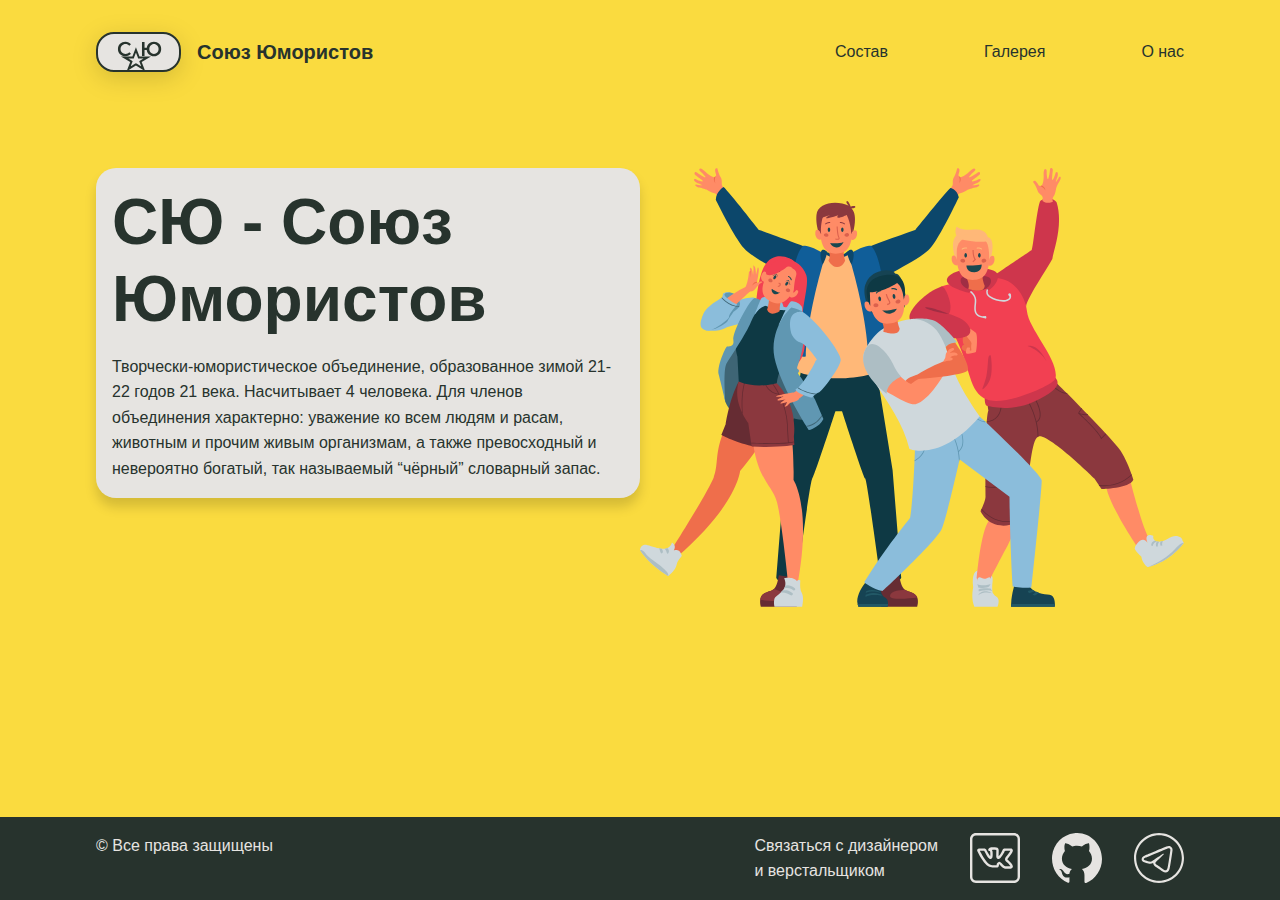
==== index.html @ 2cea44b3 "beta 1.0" ====
<!doctype html>
<html lang=ru>
<head>
    <meta charset="UTF-8">
    <meta name="viewport"
          content="width=device-width, user-scalable=no, initial-scale=1.0, maximum-scale=1.0, minimum-scale=1.0">
    <meta http-equiv="X-UA-Compatible" content="ie=edge">
    <title>Союз Юмористов</title>
    <link rel="stylesheet" href="css/main.css">
</head>
<body>
<header>
    <nav class="navbar container">
        <div class="logo">
            <a href="index.html">
                <img src="img/Logo.svg" class="shadow2" alt="logo">
                <a href="index.html" class="h-nav">Союз Юмористов</a>
            </a>
        </div>

        <ul class="nav-list text">
            <li class="nav-list__item">
                <a href="page_1.html" class="nav-list__link">Состав</a>
            </li>
            <li class="nav-list__item">
                <a href="page_2.html" class="nav-list__link">Галерея</a>
            </li>
            <li class="nav-list__item">
                <a href="page_3.html" class="nav-list__link">О нас</a>
            </li>
        </ul>
    </nav>
</header>
<main>
    <div class="container main-grid">
        <div class="block shadow1">
            <div class="block__header">
                <h1>СЮ - Союз Юмористов</h1>
            </div>
            <div class="block__body">
                <p class="text">
                    Творчески-юмористическое объединение, образованное зимой 21-22 годов 21 века. Насчитывает 4 человека.
                    Для членов объединения характерно: уважение ко всем людям и расам, животным и прочим живым организмам, а также превосходный и невероятно богатый, так называемый “чёрный” словарный запас.
                </p>
            </div>
        </div>
        <img src="img/img-people.svg" alt="main-img">
    </div>
</main>
<footer>
    <div class="container footer-body light-text">
        <p class="footer-header">© Все права защищены</p>
        <div class="footer-main">
            <p>Связаться с дизайнером <br> и верстальщиком</p>
            <a href="https://vk.com/tyomichh" target="_blank">
                <img src="img/Vector1.svg" alt="1">
            </a>
            <a href="https://github.com/TyomichZoro" target="_blank">
                <img src="img/Vector2.svg" alt="2">
            </a>
            <a href="https://t.me/tyomichh" target="_blank">
                <img src="img/Vector3.svg" alt="3">
            </a>
        </div>
    </div>
</footer>
</body>
</html>
---- css/main.css ----
@import "reset.css";

html {
    height: 100%;
}
body {
    height: 100%;
    display: grid;
    grid-template-rows: auto 1fr auto;
    color: #27332D;
    background: #FADB3F;
}

.shadow1 {
    box-shadow: 0 9px 12px rgba(0, 0, 0, 0.15);
}
.shadow2 {
    filter: drop-shadow(0px 6px 12px rgba(0, 0, 0, 0.15));
}

.container {
    padding-inline: 6em;
}

.text {
    font-family: 'Montserrat', sans-serif;
    font-style: normal;
    font-weight: 400;
    font-size: 16px;
    line-height: 160%;
}
.light-text {
    font-family: 'Montserrat', sans-serif;
    font-style: normal;
    font-weight: 300;
    font-size: 16px;
    line-height: 160%;
}

h1 {
    font-family: 'Roboto', sans-serif;
    font-style: normal;
    font-weight: 700;
    font-size: 64px;
    line-height: 120%;
}
h2 {
    font-family: 'Roboto', sans-serif;
    font-style: normal;
    font-weight: 700;
    font-size: 48px;
    line-height: 120%;
}
h3 {
    font-family: 'Roboto', sans-serif;
    font-style: normal;
    font-weight: 700;
    font-size: 40px;
    line-height: 120%;
}
h4 {
    font-family: 'Roboto', sans-serif;
    font-style: normal;
    font-weight: 700;
    font-size: 16px;
    line-height: 120%;
}
.h-nav {
    color: #27332D;
    font-family: 'Montserrat', sans-serif;
    font-style: normal;
    font-weight: 600;
    font-size: 20px;
    line-height: 160%;
}

/*navbar*/
.navbar {
    padding-top: 2em;
    display: flex;
    align-items: center;
}
.logo {
    display: flex;
    align-items: center;
    column-gap: 1em;
}
.nav-list {
    display: flex;
    column-gap: 6em;
    margin-left: auto;
    margin-right: 0;
}
.nav-list__link {
    color: #27332D;
}
.nav-list__link--active {
    color: rgba(39, 51, 45, 0.8);
    border-bottom: 2px solid #27332D;
}
.nav-list__link:hover {
    color: rgba(39, 51, 45, 0.8);
    border-bottom: 2px solid #27332D;
}

/*footer*/
footer {
    color: #E6E4E1;
}
.footer-body {
    background: #27332D;
    display: flex;
    justify-content: space-between;
    padding-top: 1em;
    padding-bottom: 1em;
}
.footer-main {
    display: flex;
    column-gap: 2em;
    margin-left: auto;
    margin-right: 0;
}

/*index.html*/
.main-grid {
    display: grid;
    grid-template-columns: 1fr 1fr;
    padding-top: 6em;
    padding-left: 6em;
}
.block {
    padding: 1em;
    background: #E6E4E1;
    border-radius: 20px;
    height: max-content;
}
.block__header {
    display: flex;
    justify-content: center;
    margin-inline: auto;
    padding-bottom: 1em;
}

/*page_1*/
.page_1-grid {
    display: grid;
    grid-template-columns: 1fr 1fr;
    color: #E6E4E1;
    grid-gap: 3em;
    margin-top: 3em;
    margin-bottom: 3em;
}
.card-overlay {
    padding: 1em;
    background: #27332D;
    border-radius: 10px;
}
.card-overlay>h4 {
    display: flex;
    justify-content: center;
    padding-bottom: 1em;
}
.card {
    background: #E6E4E1;
    display: grid;
    padding: 1em;
    grid-template-columns: 1fr 2fr;
    border-radius: 10px;
}
.card img {
    border-radius: 10px;
}
.card__body {
    color: #27332D;
    margin-left: 1em;
    border: 1px solid rgba(39, 51, 45, 0.05);
    border-radius: 10px;
    padding: 1em;
}
.card__body h4 {
    display: flex;
    justify-content: center;
    padding-bottom: 1em;
}

/*page_2*/
.page_2-grid {
    display: grid;
    grid-template-columns: repeat(12, 1fr);
    grid-gap: 1em;
    margin-top: 3em;
    margin-bottom: 3em;
}
.page_2-grid > img:nth-child(1) {
    grid-column: 1 / 8;
}
.page_2-grid > img:nth-child(2) {
    grid-column: 8 / -1;
}
.page_2-grid > img:nth-child(3) {
    grid-column: 1 / 6;
}
.page_2-grid > img:nth-child(4) {
    grid-column: 6 / 10;
}
.page_2-grid > img:nth-child(5) {
    grid-column: 10 / -1;
    grid-row: 2 / 4;
}
.page_2-grid > img:nth-child(6) {
    grid-column: 1 / 4;
}
.page_2-grid > img:nth-child(7) {
    grid-column: 4 / 7;
}
.page_2-grid > img:nth-child(8) {
    grid-column: 7 / 10;
}

/*page_3*/
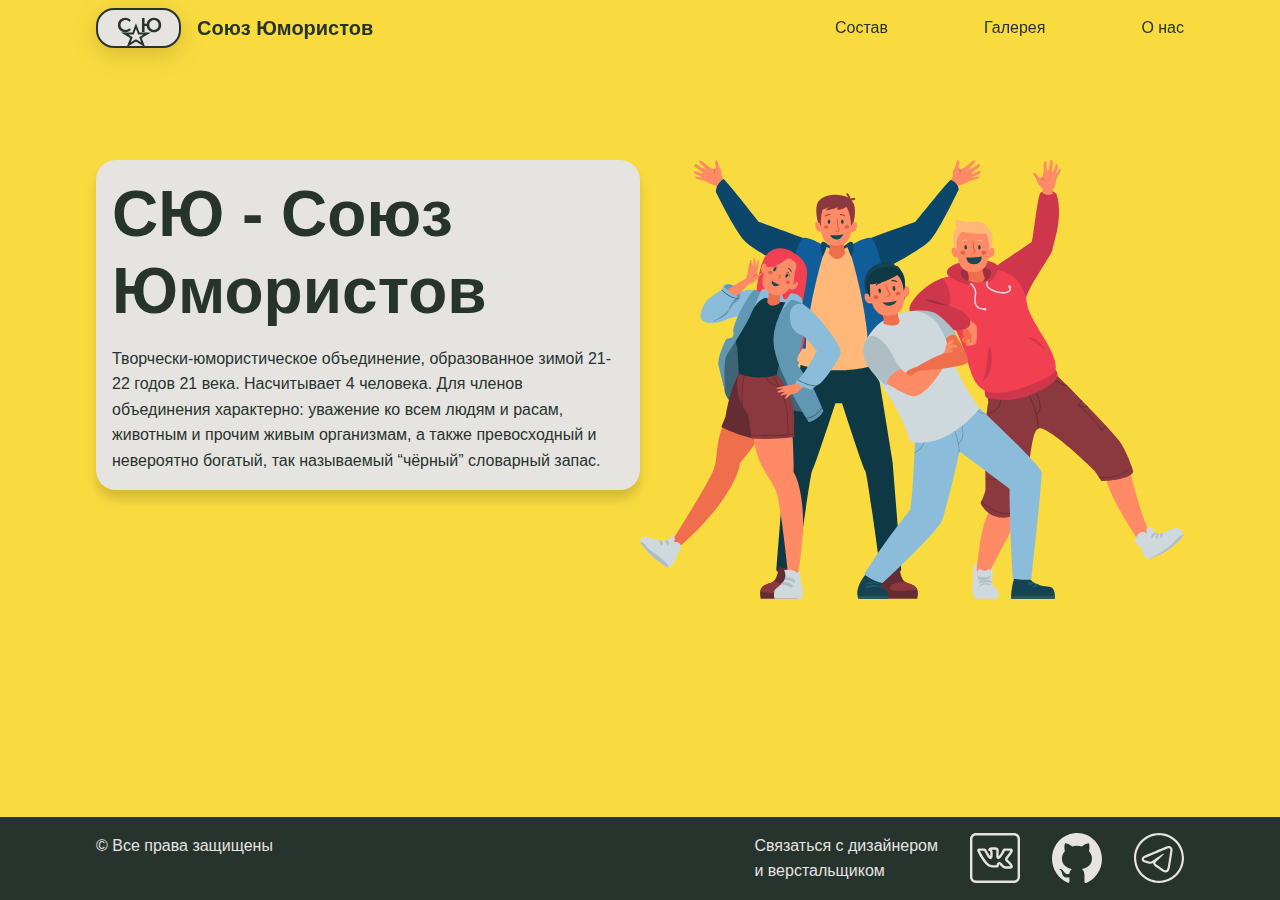
==== commit 30222002: "beta 1.0" ====
--- a/index.html
+++ b/index.html
@@ -28,7 +28,16 @@
             <li class="nav-list__item">
                 <a href="page_3.html" class="nav-list__link">О нас</a>
             </li>
+            <li class="navbar__close">
+                <span class="navbar__close-line"></span>
+                <span class="navbar__close-line"></span>
+            </li>
         </ul>
+        <div class="navbar__burger burger">
+            <span class="burger__line burger__line-1"></span>
+            <span class="burger__line burger__line-2"></span>
+            <span class="burger__line burger__line-3"></span>
+        </div>
     </nav>
 </header>
 <main>
@@ -64,5 +73,6 @@
         </div>
     </div>
 </footer>
+<script src="js/navbar.js"></script>
 </body>
 </html>--- a/css/main.css
+++ b/css/main.css
@@ -76,9 +76,20 @@
 
 /*navbar*/
 .navbar {
-    padding-top: 2em;
+    padding-top: .5em;
+    padding-bottom: .5em;
     display: flex;
     align-items: center;
+    position: fixed;
+    top: 0;
+    left: 0;
+    width: 100%;
+    transition: .2s linear;
+    z-index: 999;
+}
+.navbar_active {
+    background: #FADB3F;
+    border-bottom: 2px solid #27332D;
 }
 .logo {
     display: flex;
@@ -94,13 +105,38 @@
 .nav-list__link {
     color: #27332D;
 }
-.nav-list__link--active {
+.nav-list__link:hover, .nav-list__link--active {
     color: rgba(39, 51, 45, 0.8);
     border-bottom: 2px solid #27332D;
 }
-.nav-list__link:hover {
-    color: rgba(39, 51, 45, 0.8);
-    border-bottom: 2px solid #27332D;
+.navbar__burger {
+    display: none;
+    width: 3em;
+    height: 2em;
+    position: absolute;
+    top: 1em;
+    right: 6em;
+}
+.navbar__close {
+    display: none;
+}
+.burger__line {
+    display: block;
+    width: 100%;
+    height: 3px;
+    background-color: #27332D;
+    position: absolute;
+    left: 0;
+}
+.burger__line-1 {
+    top: 0;
+}
+.burger__line-2 {
+    top: 50%;
+    transform: translateY(-50%);
+}
+.burger__line-3 {
+    bottom: 0;
 }
 
 /*footer*/
@@ -125,7 +161,7 @@
 .main-grid {
     display: grid;
     grid-template-columns: 1fr 1fr;
-    padding-top: 6em;
+    padding-top: 10em;
     padding-left: 6em;
 }
 .block {
@@ -147,8 +183,8 @@
     grid-template-columns: 1fr 1fr;
     color: #E6E4E1;
     grid-gap: 3em;
-    margin-top: 3em;
-    margin-bottom: 3em;
+    padding-top: 7em;
+    padding-bottom: 3em;
 }
 .card-overlay {
     padding: 1em;
@@ -169,6 +205,7 @@
 }
 .card img {
     border-radius: 10px;
+    box-shadow: 0 9px 12px rgba(0, 0, 0, 0.15);
 }
 .card__body {
     color: #27332D;
@@ -188,33 +225,153 @@
     display: grid;
     grid-template-columns: repeat(12, 1fr);
     grid-gap: 1em;
-    margin-top: 3em;
-    margin-bottom: 3em;
-}
-.page_2-grid > img:nth-child(1) {
+    padding-top: 7em;
+    padding-bottom: 3em;
+}
+.card-img {
+    overflow: hidden;
+}
+.card-img__picture {
+    transition: .15s all;
+}
+.card-img:hover .card-img__picture {
+    transform: scale(1.05);
+    cursor: pointer;
+}
+.page_2-grid > div:nth-child(1) {
     grid-column: 1 / 8;
 }
-.page_2-grid > img:nth-child(2) {
+.page_2-grid > div:nth-child(2) {
     grid-column: 8 / -1;
 }
-.page_2-grid > img:nth-child(3) {
+.page_2-grid > div:nth-child(3) {
     grid-column: 1 / 6;
 }
-.page_2-grid > img:nth-child(4) {
+.page_2-grid > div:nth-child(4) {
     grid-column: 6 / 10;
 }
-.page_2-grid > img:nth-child(5) {
+.page_2-grid > div:nth-child(5) {
     grid-column: 10 / -1;
     grid-row: 2 / 4;
 }
-.page_2-grid > img:nth-child(6) {
+.page_2-grid > div:nth-child(6) {
     grid-column: 1 / 4;
 }
-.page_2-grid > img:nth-child(7) {
+.page_2-grid > div:nth-child(7) {
     grid-column: 4 / 7;
 }
-.page_2-grid > img:nth-child(8) {
+.page_2-grid > div:nth-child(8) {
     grid-column: 7 / 10;
 }
 
 /*page_3*/
+.section1-grid {
+    display: grid;
+    grid-template-columns: 1fr;
+    grid-gap: 2em;
+    padding-top: 6em;
+    padding-bottom: 2em;
+}
+.section1-grid>.block {
+    margin-inline: auto;
+    width: 50%;
+}
+.section1-grid h1 {
+    margin-inline: auto;
+}
+.section2 {
+    background: #27332D;
+    color: #E6E4E1;
+    padding-top: 2em;
+    padding-bottom: 2em;
+}
+.section2 h2 {
+    display: flex;
+    justify-content: center;
+}
+.section2-grid {
+    display: grid;
+    grid-template-columns: 1fr 1fr;
+    grid-gap: 1em;
+    padding-top: 2em;
+}
+.section2-grid img {
+    border-radius: 20px;
+}
+.section3 {
+    background: #E6E4E1;
+    color: #27332D;
+    padding-top: 2em;
+    padding-bottom: 2em;
+}
+.section3 h3 {
+    display: flex;
+    justify-content: center;
+}
+.section3-grid {
+    display: grid;
+    grid-template-columns: 1fr 1fr 1fr;
+    grid-gap: 1em;
+    padding-top: 2em;
+}
+.section3-grid img {
+    border-radius: 20px;
+    box-shadow: 0 9px 12px rgba(0, 0, 0, 0.15);
+}
+
+@media (max-width: 850px) {
+    .navbar__burger {
+        display: block;
+    }
+    .nav-list {
+        width: 100%;
+        height: 100%;
+        position: fixed;
+        top: 0;
+        left: 0;
+        background: #E6E4E1;
+        display: block;
+        padding: 2em;
+        transform: translateX(100%);
+        transition: .2s all linear;
+        z-index: 10;
+    }
+    .nav-list__active {
+        transform: translateX(0);
+    }
+    .nav-list__item {
+        width: 100%;
+        display: flex;
+        justify-content: left;
+        margin-bottom: 1em;
+        font-weight: bold;
+        font-size: 32px;
+    }
+    .nav-list__item:last-child {
+        margin-bottom: 0;
+    }
+    .navbar__close {
+        display: block;
+        width: 2em;
+        height: 2em;
+        position: absolute;
+        top: 2em;
+        right: 2em;
+        z-index: 11;
+    }
+    .navbar__close-line {
+        display: block;
+        height: 3px;
+        width: 100%;
+        background-color: #27332D;
+        position: absolute;
+        top: 50%;
+        transform: translateY(-50%);
+    }
+    .navbar__close-line:first-child {
+        transform: translateY(-50%) rotate(45deg);
+    }
+    .navbar__close-line:last-child {
+        transform: translateY(-50%) rotate(-45deg);
+    }
+}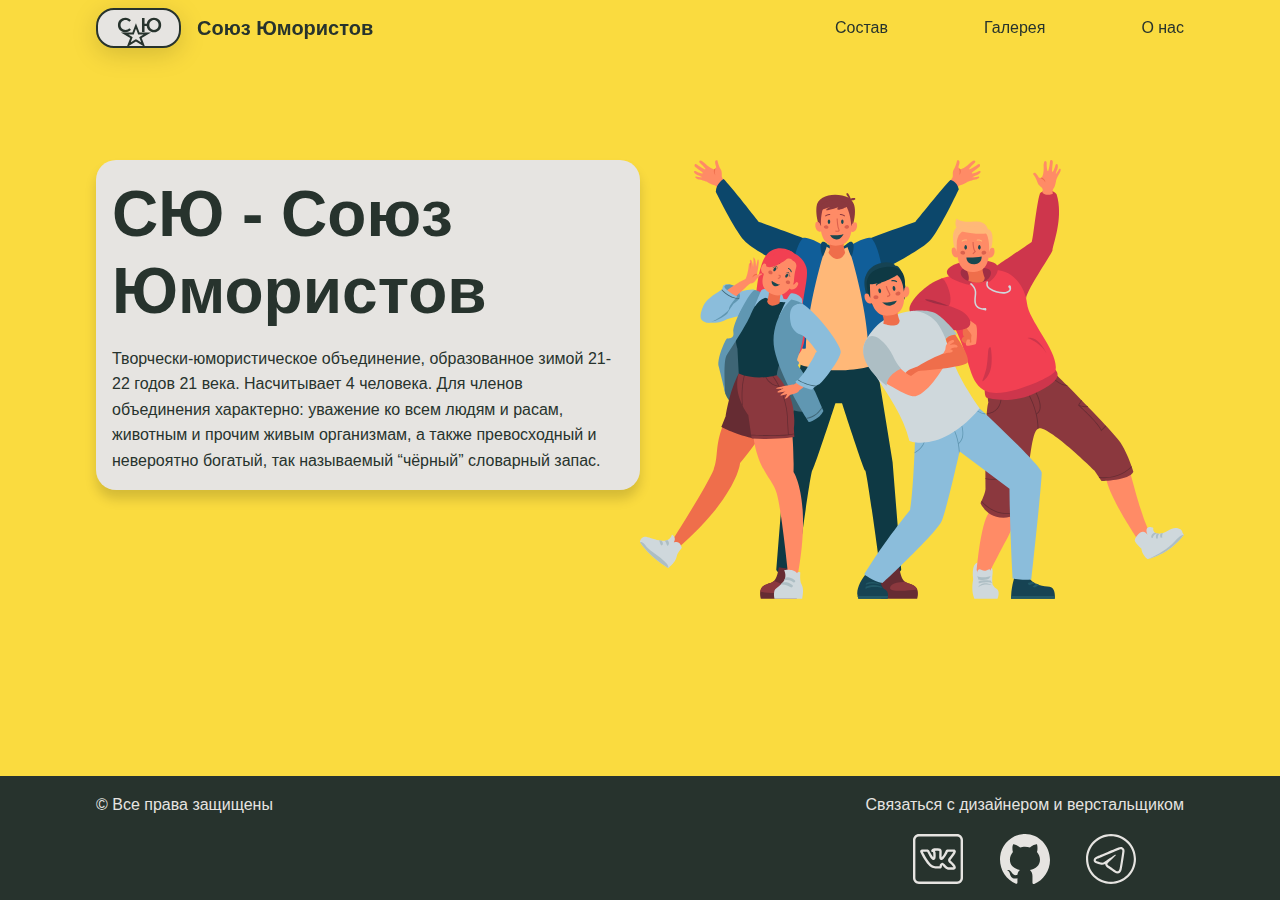
==== commit 4c82ed76: "ver. 1.0" ====
--- a/index.html
+++ b/index.html
@@ -60,16 +60,18 @@
     <div class="container footer-body light-text">
         <p class="footer-header">© Все права защищены</p>
         <div class="footer-main">
-            <p>Связаться с дизайнером <br> и верстальщиком</p>
-            <a href="https://vk.com/tyomichh" target="_blank">
-                <img src="img/Vector1.svg" alt="1">
-            </a>
-            <a href="https://github.com/TyomichZoro" target="_blank">
-                <img src="img/Vector2.svg" alt="2">
-            </a>
-            <a href="https://t.me/tyomichh" target="_blank">
-                <img src="img/Vector3.svg" alt="3">
-            </a>
+            <p>Связаться с дизайнером и верстальщиком</p>
+            <div class="footer-img-group">
+                <a href="https://vk.com/tyomichh" target="_blank">
+                    <img src="img/Vector1.svg" alt="1">
+                </a>
+                <a href="https://github.com/TyomichZoro" target="_blank">
+                    <img src="img/Vector2.svg" alt="2">
+                </a>
+                <a href="https://t.me/tyomichh" target="_blank">
+                    <img src="img/Vector3.svg" alt="3">
+                </a>
+            </div>
         </div>
     </div>
 </footer>
--- a/css/main.css
+++ b/css/main.css
@@ -145,16 +145,23 @@
 }
 .footer-body {
     background: #27332D;
-    display: flex;
-    justify-content: space-between;
+    display: grid;
+    grid-template-columns: 1fr 1fr;
     padding-top: 1em;
     padding-bottom: 1em;
 }
 .footer-main {
-    display: flex;
+    display: grid;
     column-gap: 2em;
     margin-left: auto;
     margin-right: 0;
+}
+.footer-img-group {
+    margin-inline: auto;
+    margin-top: 1em;
+}
+.footer-img-group img {
+    margin-inline: 1em;
 }
 
 /*index.html*/
@@ -374,4 +381,74 @@
     .navbar__close-line:last-child {
         transform: translateY(-50%) rotate(-45deg);
     }
+}
+
+@media (max-width: 1024px) {
+    .main-grid {
+        grid-template-columns: 1fr;
+    }
+    .container {
+        padding-inline: 3em;
+    }
+    .navbar__burger {
+        right: 3em;
+    }
+}
+
+@media (max-width: 768px) {
+    .footer-body {
+        display: grid;
+        grid-template-columns: 1fr;
+    }
+    .footer-header {
+        margin-inline: auto;
+        margin-bottom: 1em;
+    }
+    .footer-main {
+        margin-inline: auto;
+    }
+}
+
+@media (max-width: 575px) {
+    .container {
+        padding-inline: 1em;
+    }
+    .navbar__burger {
+        right: 1em;
+    }
+}
+
+@media (max-width: 450px) {
+    h1 {
+        font-size: 40px;
+    }
+    .logo {
+        display: grid;
+        align-content: center;
+    }
+}
+
+@media (max-width: 375px) {
+    .footer-img-group img {
+        margin-inline: 0;
+        margin-right: 1em;
+    }
+    .footer-header {
+        margin-inline: 0;
+    }
+    .footer-main {
+        margin-inline: 0;
+    }
+}
+
+@media  (max-width: 1400px) {
+    .page_1-grid {
+        grid-template-columns: 1fr;
+    }
+}
+
+@media (max-width: 630px) {
+    .card {
+        grid-template-columns: 1fr;
+    }
 }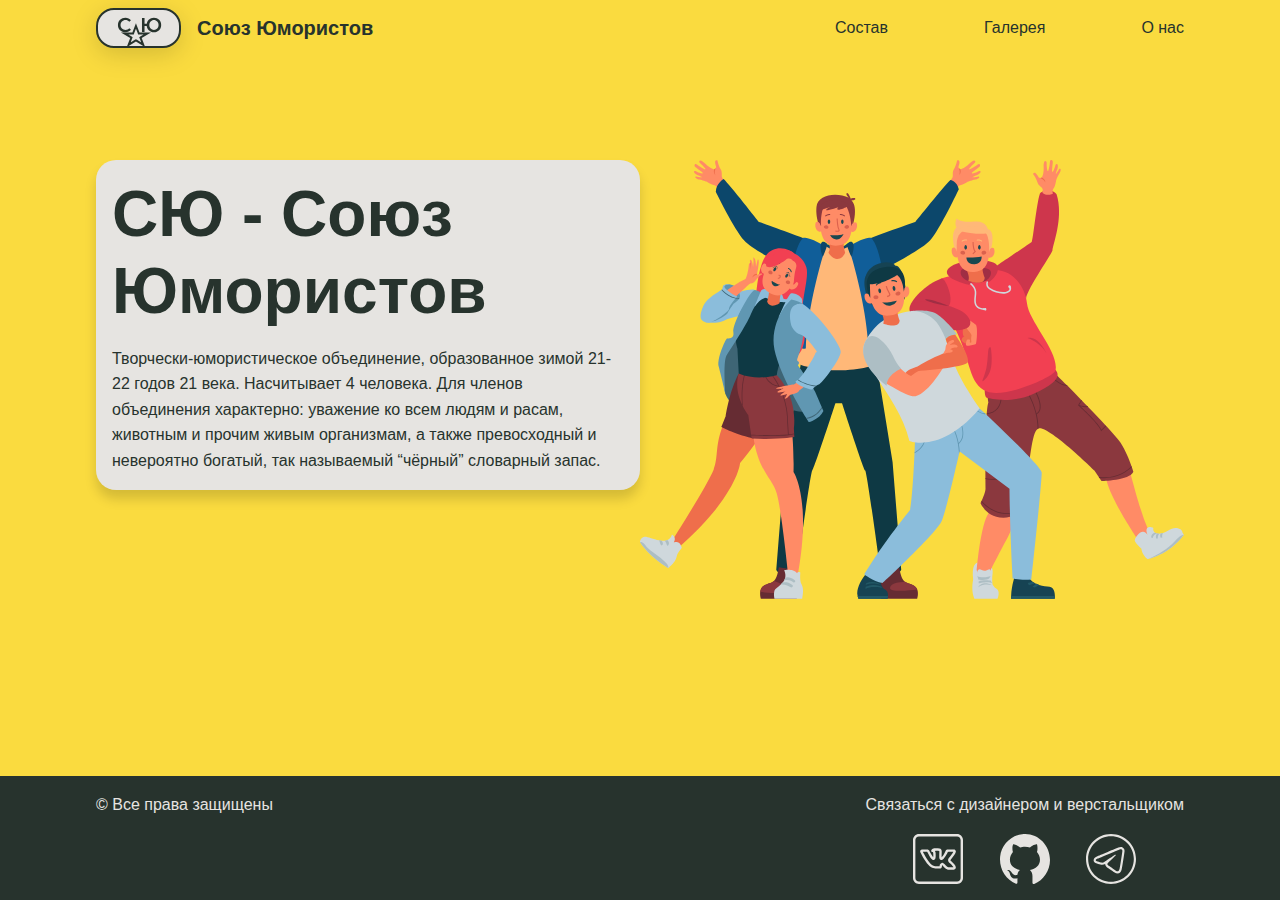
==== commit 3ea526c5: "ver. 1.0" ====
--- a/index.html
+++ b/index.html
@@ -2,10 +2,13 @@
 <html lang=ru>
 <head>
     <meta charset="UTF-8">
-    <meta name="viewport"
-          content="width=device-width, user-scalable=no, initial-scale=1.0, maximum-scale=1.0, minimum-scale=1.0">
-    <meta http-equiv="X-UA-Compatible" content="ie=edge">
+    <meta name="viewport" content="width=device-width, initial-scale=1.0">
     <title>Союз Юмористов</title>
+    <meta name="description" content="друзья-сайт, дискорд">
+    <link rel="apple-touch-icon" sizes="180x180" href="favicon/apple-touch-icon.png">
+    <link rel="icon" type="image/png" sizes="32x32" href="favicon/favicon-32x32.png">
+    <link rel="icon" type="image/png" sizes="16x16" href="favicon/favicon-16x16.png">
+    <link rel="manifest" href="favicon/site.webmanifest">
     <link rel="stylesheet" href="css/main.css">
 </head>
 <body>
@@ -14,7 +17,7 @@
         <div class="logo">
             <a href="index.html">
                 <img src="img/Logo.svg" class="shadow2" alt="logo">
-                <a href="index.html" class="h-nav">Союз Юмористов</a>
+                <p class="h-nav">Союз Юмористов</p>
             </a>
         </div>
 
--- a/css/main.css
+++ b/css/main.css
@@ -84,17 +84,23 @@
     top: 0;
     left: 0;
     width: 100%;
-    transition: .2s linear;
+    transition: .05s linear;
     z-index: 999;
+    background: #FADB3F;
 }
 .navbar_active {
-    background: #FADB3F;
     border-bottom: 2px solid #27332D;
 }
 .logo {
     display: flex;
     align-items: center;
     column-gap: 1em;
+}
+.logo a {
+    display: flex;
+    align-items: center;
+    column-gap: 1em;
+    justify-content: space-between;
 }
 .nav-list {
     display: flex;
@@ -189,7 +195,7 @@
     display: grid;
     grid-template-columns: 1fr 1fr;
     color: #E6E4E1;
-    grid-gap: 3em;
+    gap: 3em;
     padding-top: 7em;
     padding-bottom: 3em;
 }
@@ -231,7 +237,7 @@
 .page_2-grid {
     display: grid;
     grid-template-columns: repeat(12, 1fr);
-    grid-gap: 1em;
+    gap: 1em;
     padding-top: 7em;
     padding-bottom: 3em;
 }
@@ -275,7 +281,7 @@
 .section1-grid {
     display: grid;
     grid-template-columns: 1fr;
-    grid-gap: 2em;
+    gap: 2em;
     padding-top: 6em;
     padding-bottom: 2em;
 }
@@ -299,7 +305,7 @@
 .section2-grid {
     display: grid;
     grid-template-columns: 1fr 1fr;
-    grid-gap: 1em;
+    gap: 1em;
     padding-top: 2em;
 }
 .section2-grid img {
@@ -318,7 +324,7 @@
 .section3-grid {
     display: grid;
     grid-template-columns: 1fr 1fr 1fr;
-    grid-gap: 1em;
+    gap: 1em;
     padding-top: 2em;
 }
 .section3-grid img {
@@ -393,6 +399,73 @@
     .navbar__burger {
         right: 3em;
     }
+    .page_2-grid > div:nth-child(1) {
+        grid-column: 1 / -1;
+    }
+    .page_2-grid > div:nth-child(2) {
+        grid-column: 1 / 7;
+    }
+    .page_2-grid > div:nth-child(3) {
+        grid-column: 1 / 7;
+    }
+    .page_2-grid > div:nth-child(4) {
+        grid-column: 1 / 7;
+    }
+    .page_2-grid > div:nth-child(5) {
+        grid-column: 7 / -1;
+        grid-row: 2 / 5;
+    }
+    .page_2-grid > div:nth-child(6) {
+        grid-column: 1 / 5;
+    }
+    .page_2-grid > div:nth-child(7) {
+        grid-column: 5 / 9;
+    }
+    .page_2-grid > div:nth-child(8) {
+        grid-column: 9 / -1;
+    }
+    .section1-grid>.block {
+        margin-inline: auto;
+        width: 80%;
+    }
+    .section3-grid {
+        display: grid;
+        grid-template-columns: 1fr 1fr;
+        gap: 1em;
+        padding-top: 2em;
+    }
+    .section3-grid > div:nth-child(1) {
+        grid-column: 1 / 2;
+    }
+    .section3-grid > div:nth-child(2) {
+        grid-column: 2 / -1;
+        grid-row: 1 / 2;
+    }
+    .section3-grid > div:nth-child(3) {
+        grid-column: 2 / -1;
+    }
+    .section3-grid > div:nth-child(4) {
+        grid-column: 2 / -1;
+    }
+    .section3-grid > div:nth-child(5) {
+        grid-column: 1 / 2;
+        grid-row: 3 / 4;
+    }
+    .section3-grid > div:nth-child(6) {
+        grid-column: 1 / 2;
+        grid-row: 2 / 3;
+    }
+    .section3-grid > div:nth-child(7) {
+        grid-column: 2 / -1;
+    }
+    .section3-grid > div:nth-child(8) {
+        grid-column: 1 / 2;
+        grid-row: 4 / 5;
+    }
+    .section3-grid > div:nth-child(12) {
+        grid-column: 2 / -1;
+        grid-row: 5 / 6;
+    }
 }
 
 @media (max-width: 768px) {
@@ -407,6 +480,52 @@
     .footer-main {
         margin-inline: auto;
     }
+    .page_2-grid > div:nth-child(1) {
+        grid-column: 1 / -1;
+    }
+    .page_2-grid > div:nth-child(2) {
+        grid-column: 1 / -1;
+    }
+    .page_2-grid > div:nth-child(3) {
+        grid-column: 1 / -1;
+    }
+    .page_2-grid > div:nth-child(4) {
+        grid-column: 1 / -1;
+    }
+    .page_2-grid > div:nth-child(5) {
+        grid-column: 1 / -1;
+    }
+    .page_2-grid > div:nth-child(6) {
+        grid-column: 1 / -1;
+    }
+    .page_2-grid > div:nth-child(7) {
+        grid-column: 1 / -1;
+    }
+    .page_2-grid > div:nth-child(8) {
+        grid-column: 1 / -1;
+    }
+    .section1-grid {
+        gap: 1em;
+    }
+    .section1-grid>.block {
+        margin-inline: auto;
+        width: 100%;
+    }
+    .section2 h2 {
+        font-size: 30px;
+    }
+    .section1-grid h1 {
+        font-size: 48px;
+    }
+    .section3 h3 {
+        font-size: 24px;
+    }
+    .section2-grid {
+        grid-template-columns: 1fr;
+    }
+    .section2-grid > div:nth-child(3) {
+        grid-row: 1 / 2;
+    }
 }
 
 @media (max-width: 575px) {
@@ -416,13 +535,55 @@
     .navbar__burger {
         right: 1em;
     }
+    .section3-grid {
+        grid-template-columns: 1fr;
+    }
+    .section3-grid > div:nth-child(1) {
+        grid-column: 1 / -1;
+        grid-row: 1 / 2;
+    }
+    .section3-grid > div:nth-child(2) {
+        grid-column: 1 / -1;
+        grid-row: 2 / 3;
+    }
+    .section3-grid > div:nth-child(3) {
+        grid-column: 1 / -1;
+        grid-row: 3 / 4;
+    }
+    .section3-grid > div:nth-child(4) {
+        grid-column: 1 / -1;
+        grid-row: 6 / 7;
+    }
+    .section3-grid > div:nth-child(5) {
+        grid-column: 1 / -1;
+        grid-row: 5 / 6;
+    }
+    .section3-grid > div:nth-child(6) {
+        grid-column: 1 / -1;
+        grid-row: 4 / 5;
+    }
+    .section3-grid > div:nth-child(7) {
+        grid-column: 1 / -1;
+    }
+    .section3-grid > div:nth-child(8) {
+        grid-column: 1 / -1;
+        grid-row: 8 / 9;
+    }
+    .section3-grid > div:nth-child(10) {
+        grid-column: 1 / -1;
+        grid-row: 12 / 13;
+    }
+    .section3-grid > div:nth-child(12) {
+        grid-column: 1 / -1;
+        grid-row: 10 / 11;
+    }
 }
 
 @media (max-width: 450px) {
     h1 {
         font-size: 40px;
     }
-    .logo {
+    .logo a {
         display: grid;
         align-content: center;
     }
